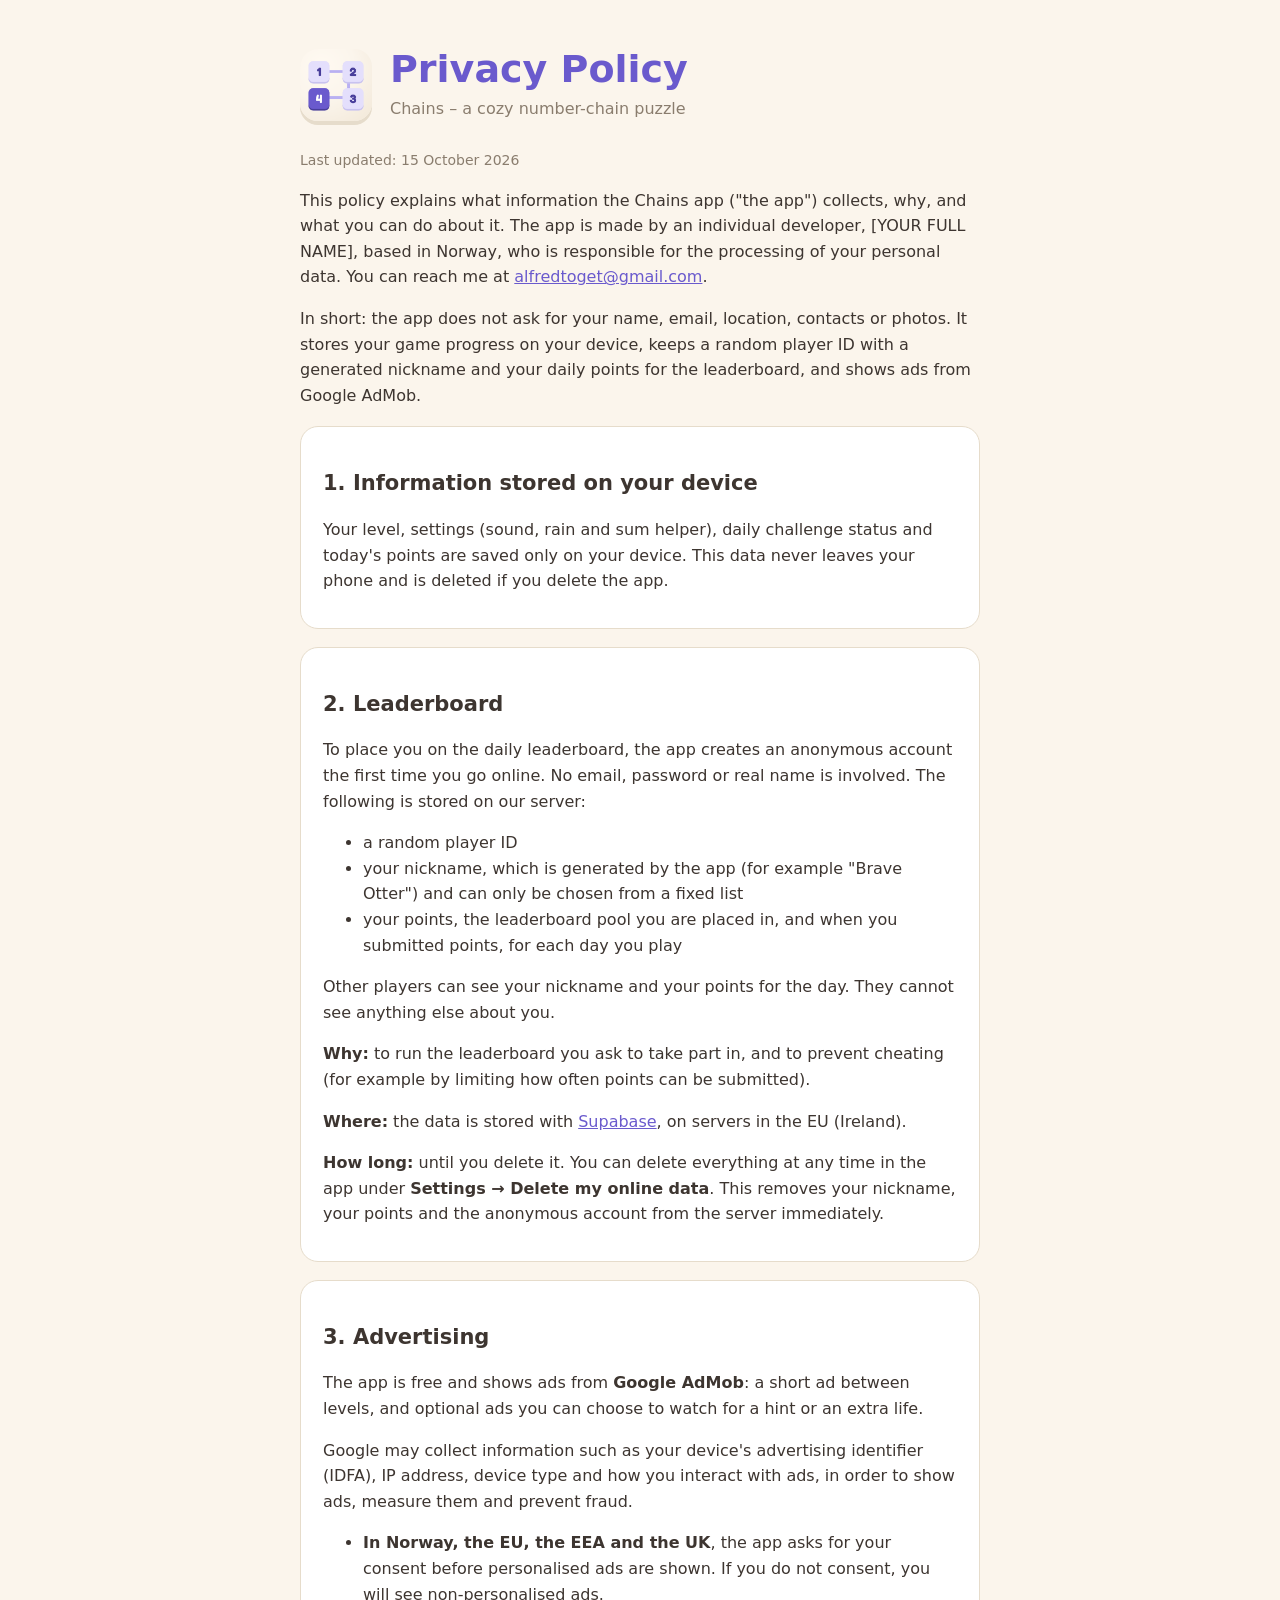
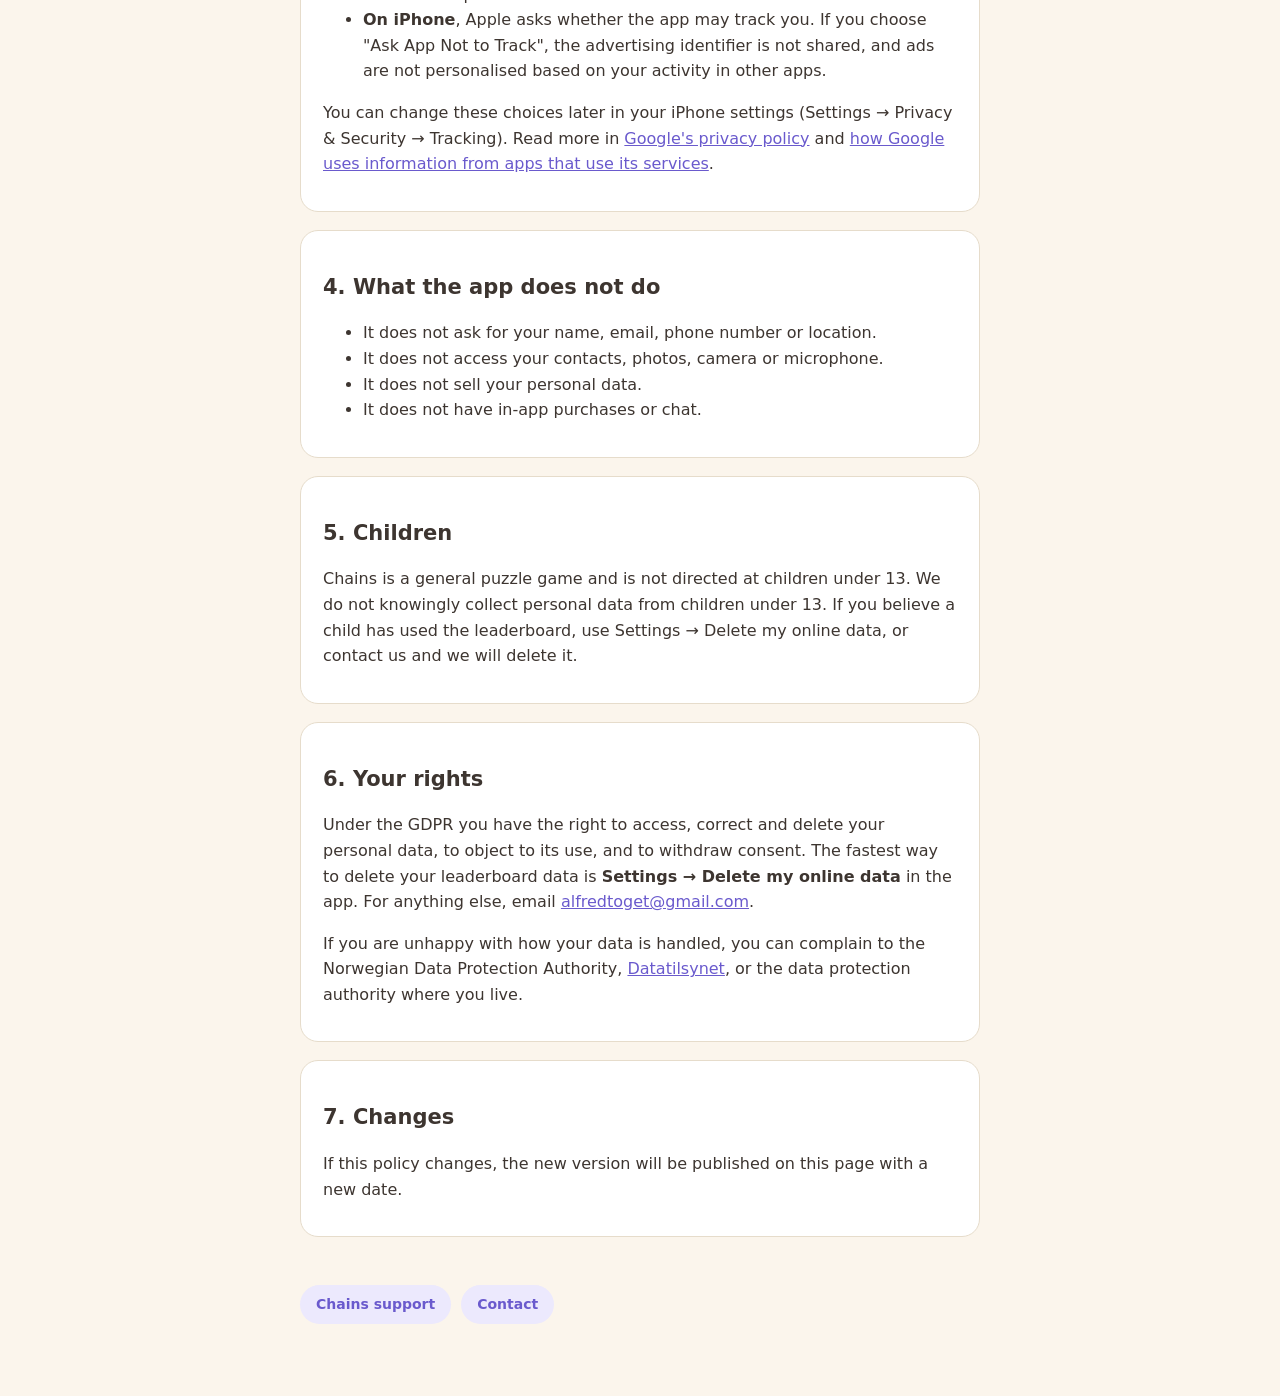
==== privacy.html @ 033ea73b "Support og personvern" ====
<!DOCTYPE html>
<html lang="en">
<head>
  <meta charset="UTF-8">
  <meta name="viewport" content="width=device-width, initial-scale=1, viewport-fit=cover">
  <title>Privacy Policy – Chains</title>
  <link rel="icon" href="icon.png">
  <link rel="stylesheet" href="site.css">
</head>
<body>
<main>
  <header class="hero">
    <img src="icon.png" alt="">
    <div>
      <h1>Privacy Policy</h1>
      <p class="tagline">Chains – a cozy number-chain puzzle</p>
    </div>
  </header>

  <p class="updated">Last updated: 15 October 2026</p>

  <p>This policy explains what information the Chains app ("the app") collects, why, and what you can do about it. The app is made by an individual developer, [YOUR FULL NAME], based in Norway, who is responsible for the processing of your personal data. You can reach me at <a href="mailto:alfredtoget@gmail.com">alfredtoget@gmail.com</a>.</p>

  <p>In short: the app does not ask for your name, email, location, contacts or photos. It stores your game progress on your device, keeps a random player ID with a generated nickname and your daily points for the leaderboard, and shows ads from Google AdMob.</p>

  <div class="card">
    <h2>1. Information stored on your device</h2>
    <p>Your level, settings (sound, rain and sum helper), daily challenge status and today's points are saved only on your device. This data never leaves your phone and is deleted if you delete the app.</p>
  </div>

  <div class="card">
    <h2>2. Leaderboard</h2>
    <p>To place you on the daily leaderboard, the app creates an anonymous account the first time you go online. No email, password or real name is involved. The following is stored on our server:</p>
    <ul>
      <li>a random player ID</li>
      <li>your nickname, which is generated by the app (for example "Brave Otter") and can only be chosen from a fixed list</li>
      <li>your points, the leaderboard pool you are placed in, and when you submitted points, for each day you play</li>
    </ul>
    <p>Other players can see your nickname and your points for the day. They cannot see anything else about you.</p>
    <p><strong>Why:</strong> to run the leaderboard you ask to take part in, and to prevent cheating (for example by limiting how often points can be submitted).</p>
    <p><strong>Where:</strong> the data is stored with <a href="https://supabase.com/privacy">Supabase</a>, on servers in the EU (Ireland).</p>
    <p><strong>How long:</strong> until you delete it. You can delete everything at any time in the app under <strong>Settings → Delete my online data</strong>. This removes your nickname, your points and the anonymous account from the server immediately.</p>
  </div>

  <div class="card">
    <h2>3. Advertising</h2>
    <p>The app is free and shows ads from <strong>Google AdMob</strong>: a short ad between levels, and optional ads you can choose to watch for a hint or an extra life.</p>
    <p>Google may collect information such as your device's advertising identifier (IDFA), IP address, device type and how you interact with ads, in order to show ads, measure them and prevent fraud.</p>
    <ul>
      <li><strong>In Norway, the EU, the EEA and the UK</strong>, the app asks for your consent before personalised ads are shown. If you do not consent, you will see non-personalised ads.</li>
      <li><strong>On iPhone</strong>, Apple asks whether the app may track you. If you choose "Ask App Not to Track", the advertising identifier is not shared, and ads are not personalised based on your activity in other apps.</li>
    </ul>
    <p>You can change these choices later in your iPhone settings (Settings → Privacy &amp; Security → Tracking). Read more in <a href="https://policies.google.com/privacy">Google's privacy policy</a> and <a href="https://policies.google.com/technologies/partner-sites">how Google uses information from apps that use its services</a>.</p>
  </div>

  <div class="card">
    <h2>4. What the app does not do</h2>
    <ul>
      <li>It does not ask for your name, email, phone number or location.</li>
      <li>It does not access your contacts, photos, camera or microphone.</li>
      <li>It does not sell your personal data.</li>
      <li>It does not have in-app purchases or chat.</li>
    </ul>
  </div>

  <div class="card">
    <h2>5. Children</h2>
    <p>Chains is a general puzzle game and is not directed at children under 13. We do not knowingly collect personal data from children under 13. If you believe a child has used the leaderboard, use Settings → Delete my online data, or contact us and we will delete it.</p>
  </div>

  <div class="card">
    <h2>6. Your rights</h2>
    <p>Under the GDPR you have the right to access, correct and delete your personal data, to object to its use, and to withdraw consent. The fastest way to delete your leaderboard data is <strong>Settings → Delete my online data</strong> in the app. For anything else, email <a href="mailto:alfredtoget@gmail.com">alfredtoget@gmail.com</a>.</p>
    <p>If you are unhappy with how your data is handled, you can complain to the Norwegian Data Protection Authority, <a href="https://www.datatilsynet.no">Datatilsynet</a>, or the data protection authority where you live.</p>
  </div>

  <div class="card">
    <h2>7. Changes</h2>
    <p>If this policy changes, the new version will be published on this page with a new date.</p>
  </div>

  <footer>
    <nav class="links">
      <a href="./">Chains support</a>
      <a href="mailto:alfredtoget@gmail.com">Contact</a>
    </nav>
  </footer>
</main>
</body>
</html>
---- site.css ----
:root {
  --bg: #fbf5ec;
  --panel: #ffffff;
  --ink: #3d3530;
  --muted: #8a7d6e;
  --line: #e6dccb;
  --chain: #6a5acd;
  --chain-light: #ece9fd;
  color-scheme: light;
}

@media (prefers-color-scheme: dark) {
  :root {
    --bg: #1f1b2e;
    --panel: #2a2540;
    --ink: #ece8f6;
    --muted: #a8a0bf;
    --line: #3b3456;
    --chain: #b9b0f2;
    --chain-light: #352e57;
    color-scheme: dark;
  }
}

* { box-sizing: border-box; }

body {
  margin: 0;
  background: var(--bg);
  color: var(--ink);
  font-family: ui-rounded, "SF Pro Rounded", system-ui, -apple-system, "Segoe UI", sans-serif;
  line-height: 1.6;
  padding: env(safe-area-inset-top, 0) 0 env(safe-area-inset-bottom, 0);
}

main {
  max-width: 720px;
  margin: 0 auto;
  padding: 48px 20px 64px;
}

header.hero {
  display: flex;
  align-items: center;
  gap: 18px;
  margin-bottom: 28px;
}

header.hero img {
  width: 72px;
  height: 72px;
  border-radius: 18px;
  box-shadow: 0 4px 0 var(--line);
}

h1 {
  margin: 0;
  font-size: clamp(28px, 6vw, 38px);
  color: var(--chain);
  line-height: 1.15;
}

.tagline {
  margin: 4px 0 0;
  color: var(--muted);
}

h2 {
  margin: 36px 0 8px;
  font-size: 21px;
}

h3 {
  margin: 20px 0 4px;
  font-size: 17px;
}

p, li { font-size: 16px; }

a { color: var(--chain); }

.card {
  background: var(--panel);
  border: 1px solid var(--line);
  border-radius: 18px;
  padding: 4px 22px 18px;
  margin: 18px 0;
}

.updated {
  color: var(--muted);
  font-size: 14px;
}

nav.links {
  display: flex;
  flex-wrap: wrap;
  gap: 10px;
  margin: 20px 0 8px;
}

nav.links a {
  display: inline-block;
  padding: 8px 16px;
  border-radius: 999px;
  background: var(--chain-light);
  text-decoration: none;
  font-weight: 600;
}

footer {
  margin-top: 48px;
  color: var(--muted);
  font-size: 14px;
}
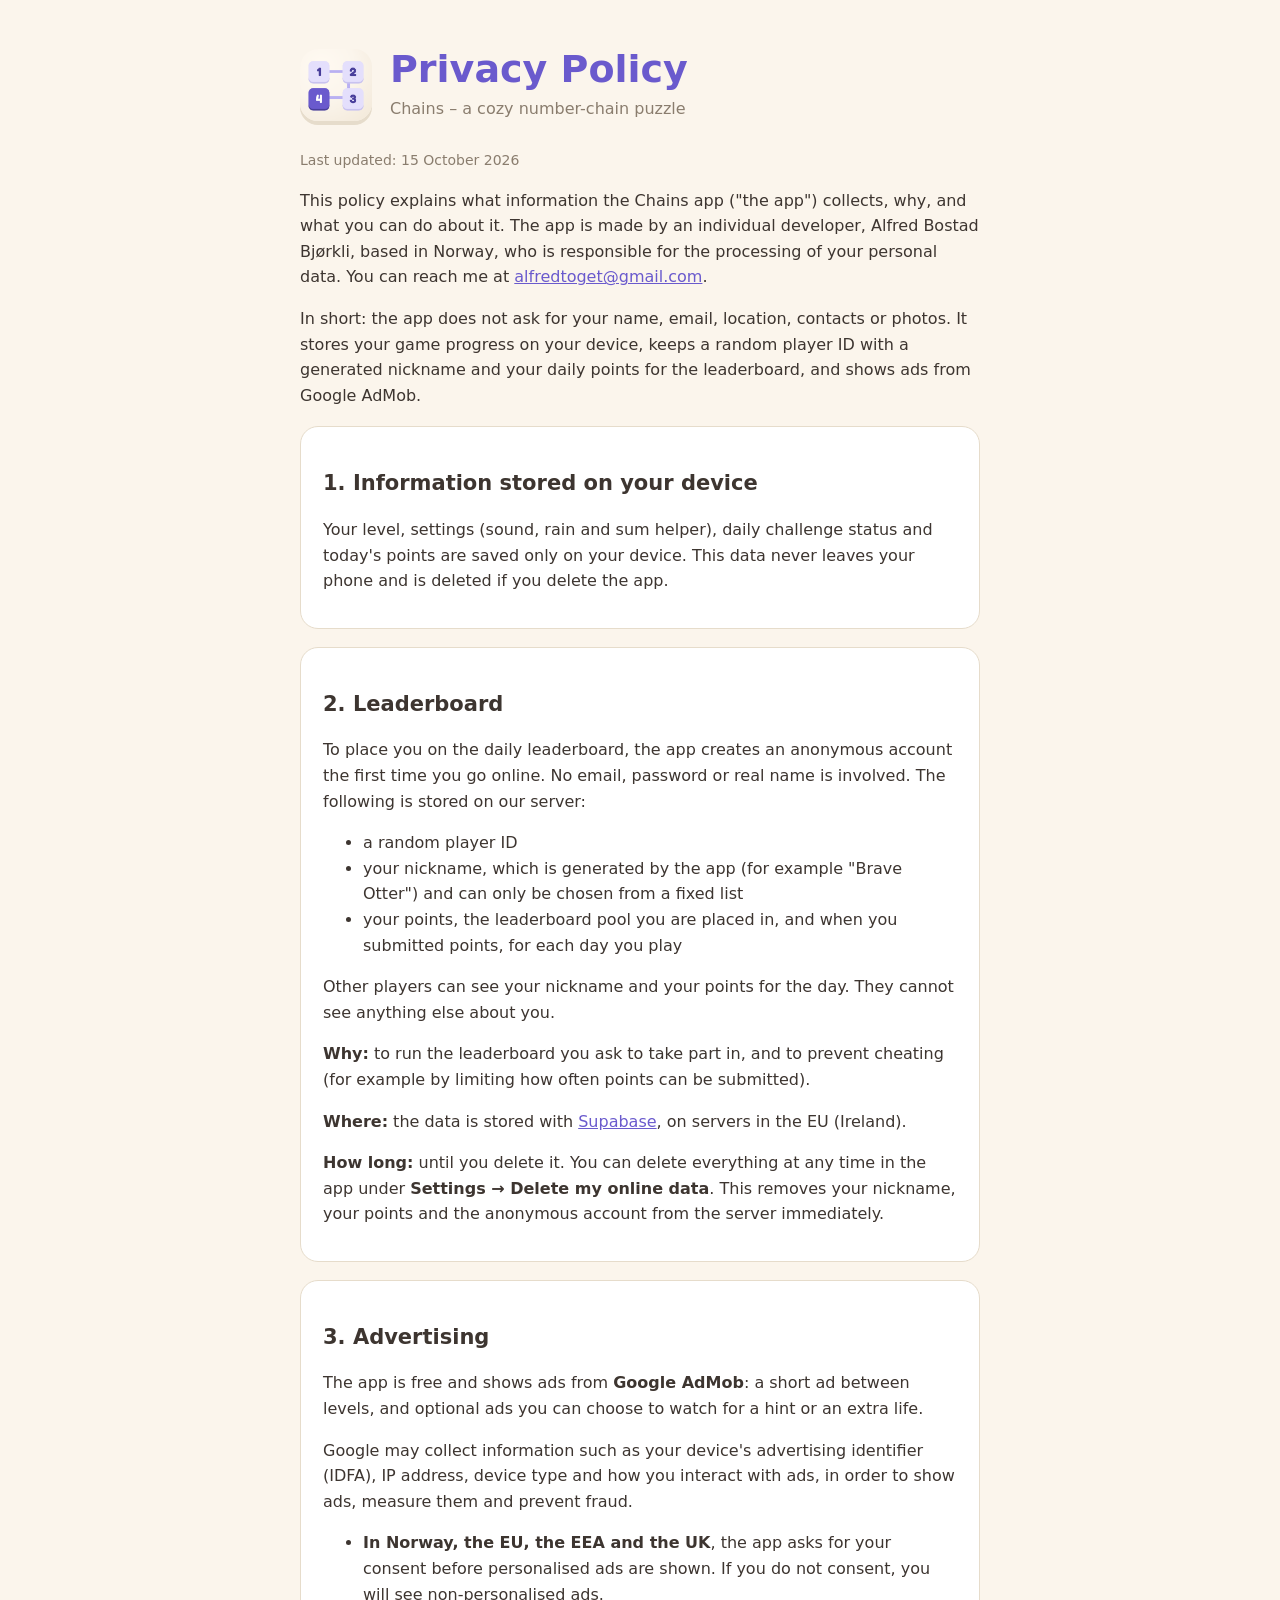
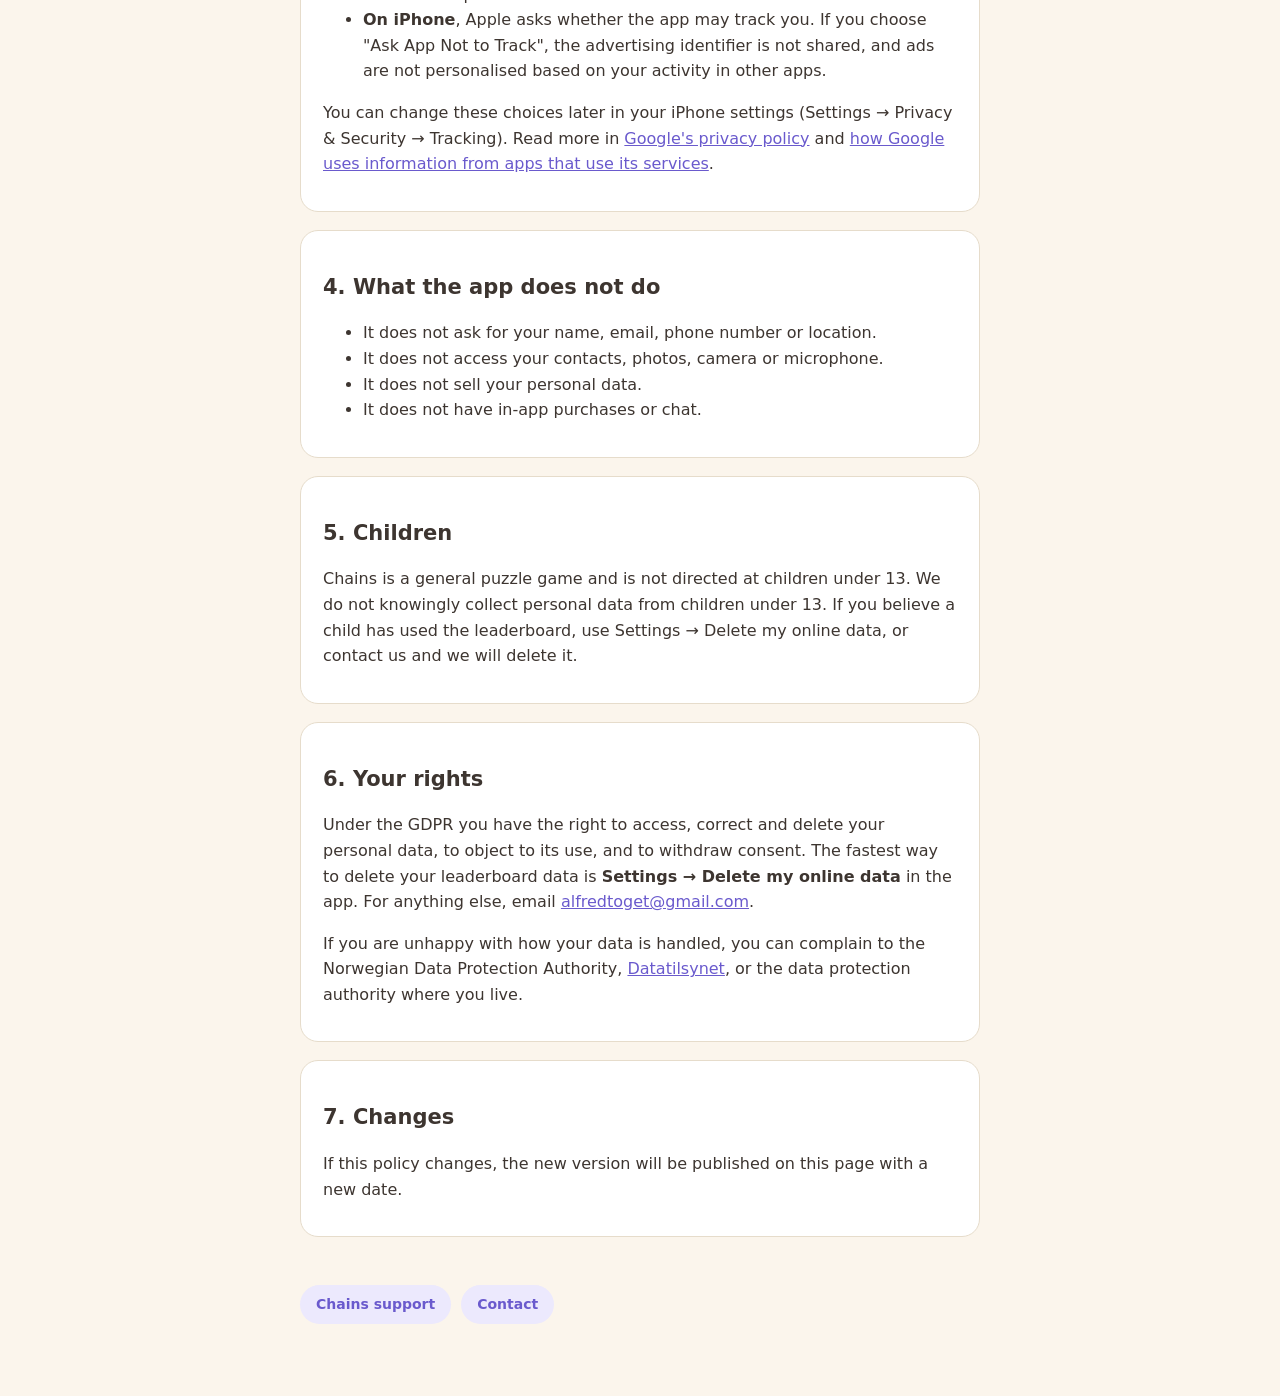
==== commit 4f349fa4: "Update developer name in privacy policy" ====
--- a/privacy.html
+++ b/privacy.html
@@ -19,7 +19,7 @@
 
   <p class="updated">Last updated: 15 October 2026</p>
 
-  <p>This policy explains what information the Chains app ("the app") collects, why, and what you can do about it. The app is made by an individual developer, [YOUR FULL NAME], based in Norway, who is responsible for the processing of your personal data. You can reach me at <a href="mailto:alfredtoget@gmail.com">alfredtoget@gmail.com</a>.</p>
+  <p>This policy explains what information the Chains app ("the app") collects, why, and what you can do about it. The app is made by an individual developer, Alfred Bostad Bjørkli, based in Norway, who is responsible for the processing of your personal data. You can reach me at <a href="mailto:alfredtoget@gmail.com">alfredtoget@gmail.com</a>.</p>
 
   <p>In short: the app does not ask for your name, email, location, contacts or photos. It stores your game progress on your device, keeps a random player ID with a generated nickname and your daily points for the leaderboard, and shows ads from Google AdMob.</p>
 
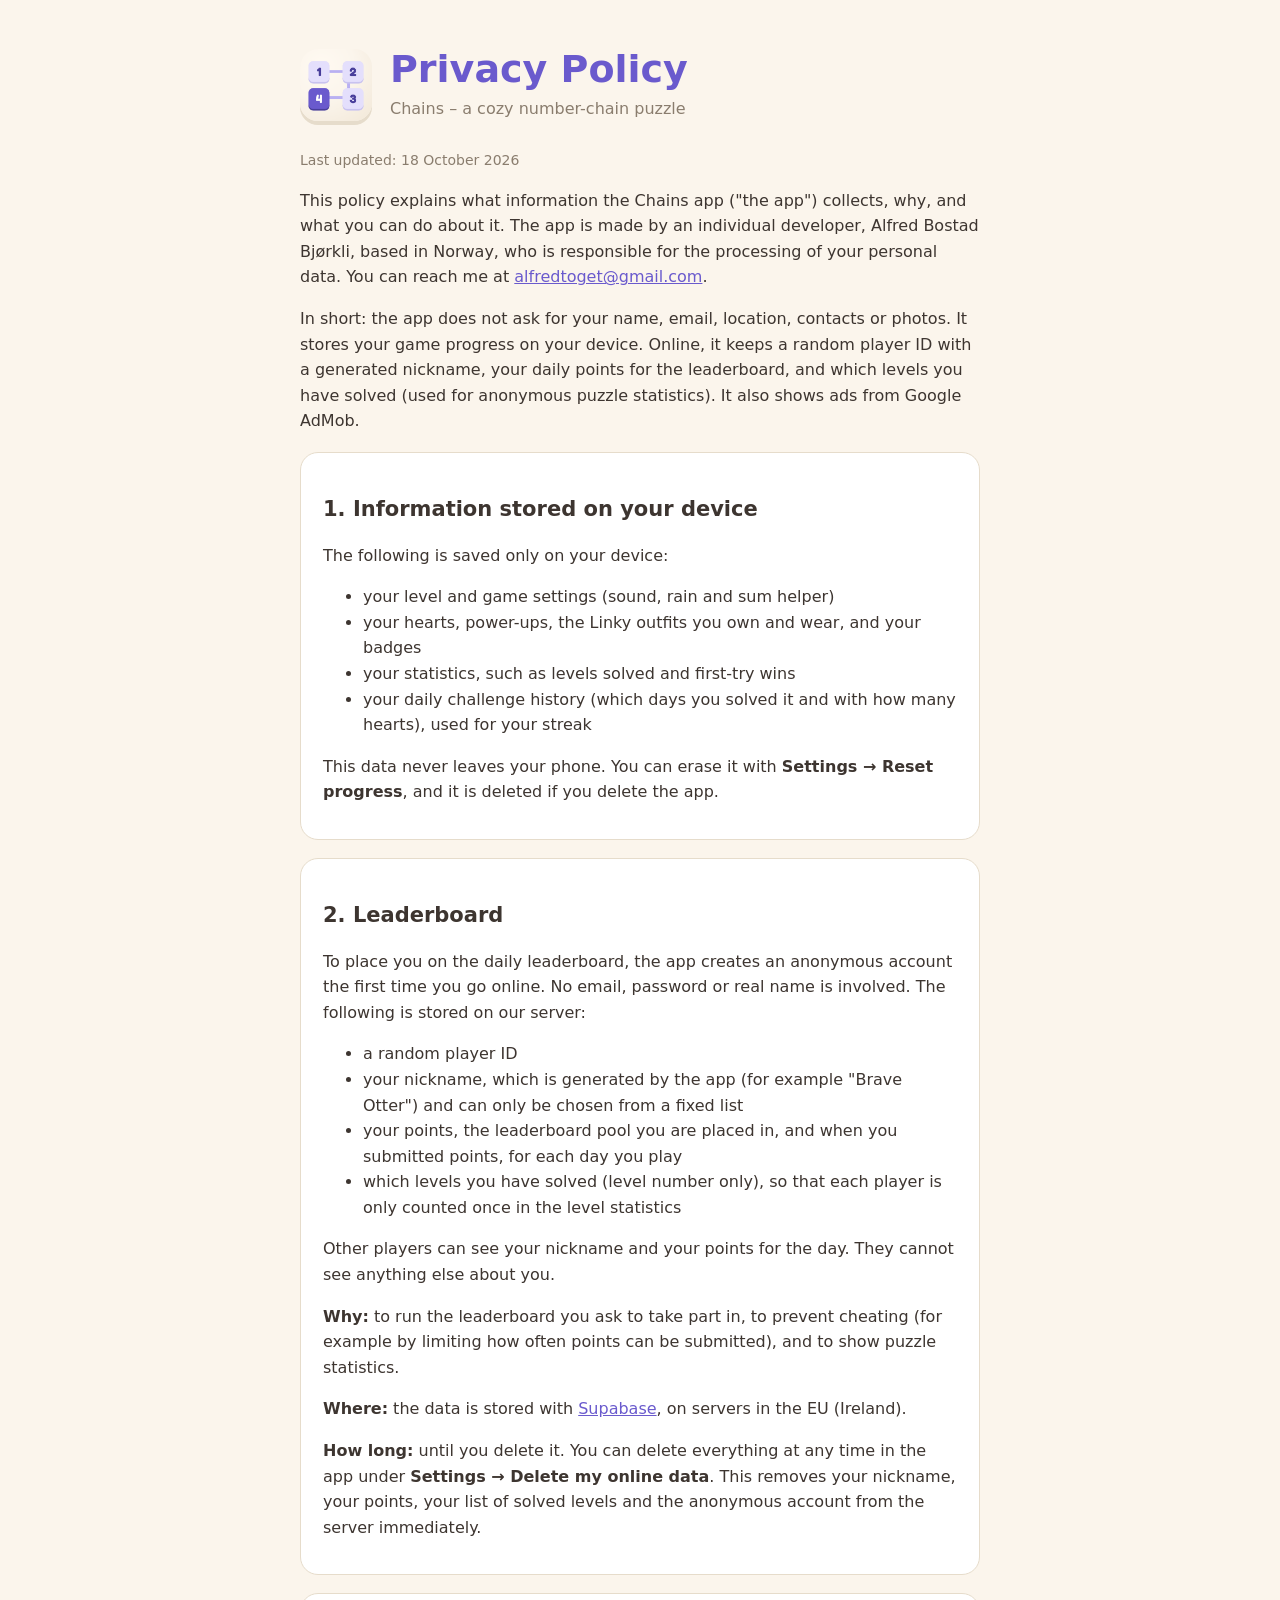
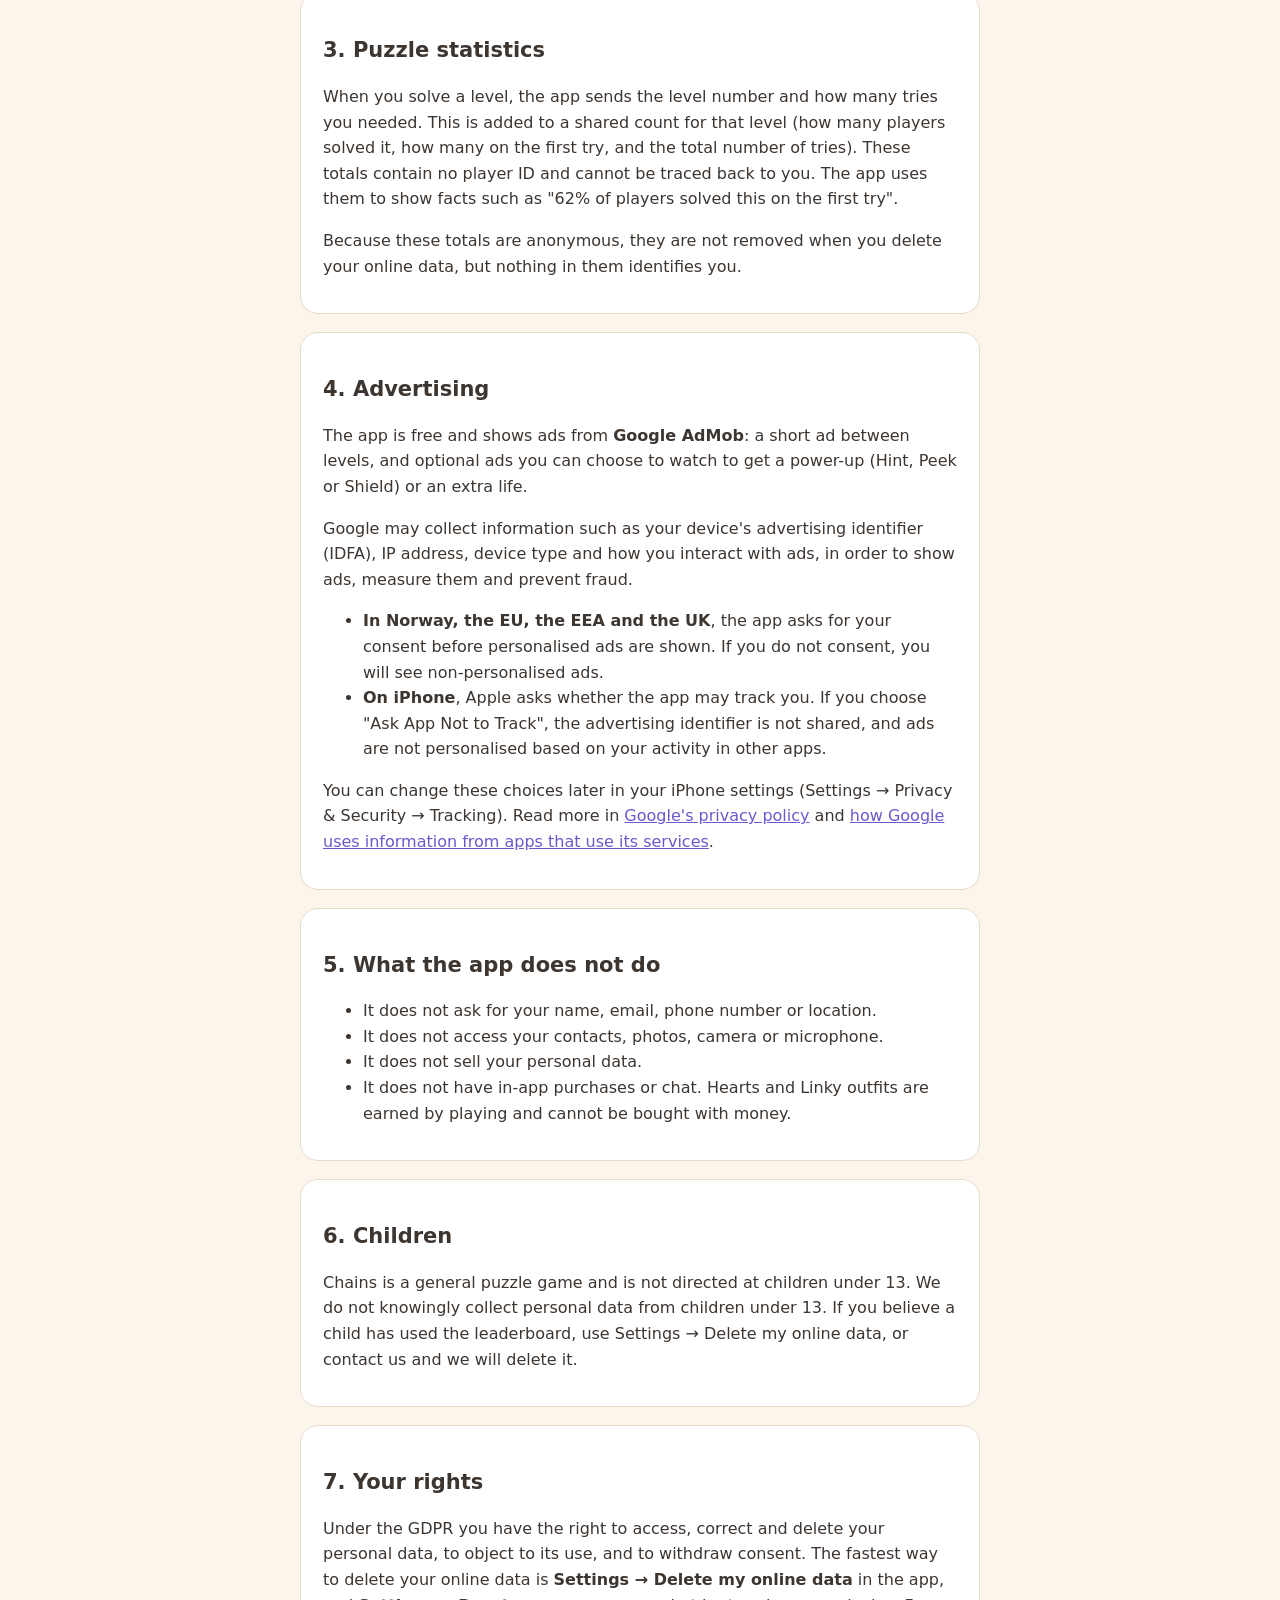
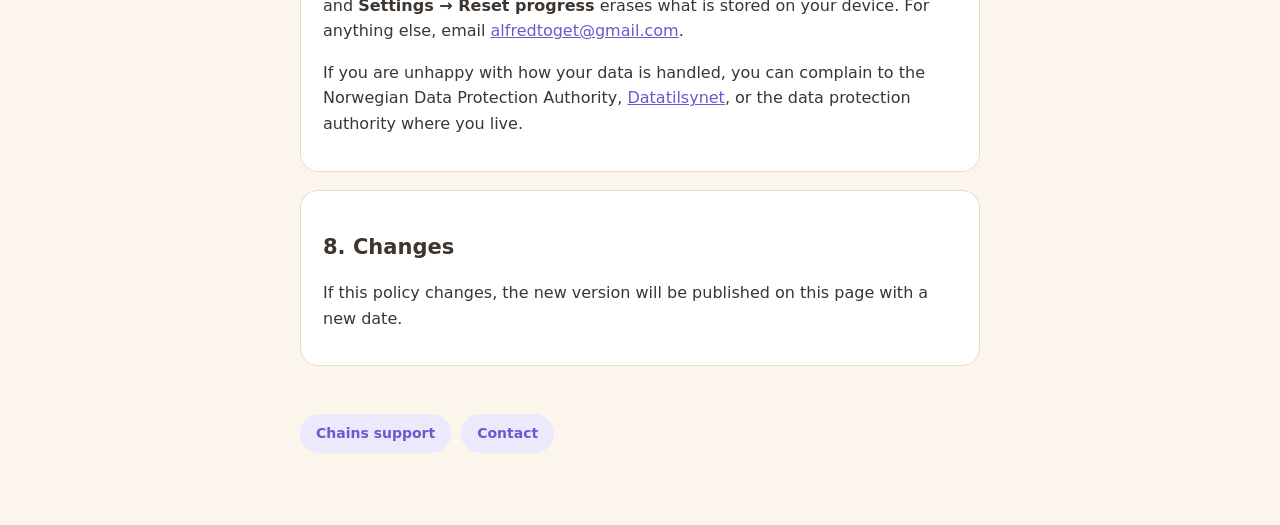
==== commit 5898c8ea: "Revise privacy policy for clarity and detail Updated privacy policy details regarding data storage a" ====
--- a/privacy.html
+++ b/privacy.html
@@ -17,15 +17,22 @@
     </div>
   </header>
 
-  <p class="updated">Last updated: 15 October 2026</p>
+  <p class="updated">Last updated: 18 October 2026</p>
 
   <p>This policy explains what information the Chains app ("the app") collects, why, and what you can do about it. The app is made by an individual developer, Alfred Bostad Bjørkli, based in Norway, who is responsible for the processing of your personal data. You can reach me at <a href="mailto:alfredtoget@gmail.com">alfredtoget@gmail.com</a>.</p>
 
-  <p>In short: the app does not ask for your name, email, location, contacts or photos. It stores your game progress on your device, keeps a random player ID with a generated nickname and your daily points for the leaderboard, and shows ads from Google AdMob.</p>
+  <p>In short: the app does not ask for your name, email, location, contacts or photos. It stores your game progress on your device. Online, it keeps a random player ID with a generated nickname, your daily points for the leaderboard, and which levels you have solved (used for anonymous puzzle statistics). It also shows ads from Google AdMob.</p>
 
   <div class="card">
     <h2>1. Information stored on your device</h2>
-    <p>Your level, settings (sound, rain and sum helper), daily challenge status and today's points are saved only on your device. This data never leaves your phone and is deleted if you delete the app.</p>
+    <p>The following is saved only on your device:</p>
+    <ul>
+      <li>your level and game settings (sound, rain and sum helper)</li>
+      <li>your hearts, power-ups, the Linky outfits you own and wear, and your badges</li>
+      <li>your statistics, such as levels solved and first-try wins</li>
+      <li>your daily challenge history (which days you solved it and with how many hearts), used for your streak</li>
+    </ul>
+    <p>This data never leaves your phone. You can erase it with <strong>Settings → Reset progress</strong>, and it is deleted if you delete the app.</p>
   </div>
 
   <div class="card">
@@ -35,16 +42,23 @@
       <li>a random player ID</li>
       <li>your nickname, which is generated by the app (for example "Brave Otter") and can only be chosen from a fixed list</li>
       <li>your points, the leaderboard pool you are placed in, and when you submitted points, for each day you play</li>
+      <li>which levels you have solved (level number only), so that each player is only counted once in the level statistics</li>
     </ul>
     <p>Other players can see your nickname and your points for the day. They cannot see anything else about you.</p>
-    <p><strong>Why:</strong> to run the leaderboard you ask to take part in, and to prevent cheating (for example by limiting how often points can be submitted).</p>
+    <p><strong>Why:</strong> to run the leaderboard you ask to take part in, to prevent cheating (for example by limiting how often points can be submitted), and to show puzzle statistics.</p>
     <p><strong>Where:</strong> the data is stored with <a href="https://supabase.com/privacy">Supabase</a>, on servers in the EU (Ireland).</p>
-    <p><strong>How long:</strong> until you delete it. You can delete everything at any time in the app under <strong>Settings → Delete my online data</strong>. This removes your nickname, your points and the anonymous account from the server immediately.</p>
+    <p><strong>How long:</strong> until you delete it. You can delete everything at any time in the app under <strong>Settings → Delete my online data</strong>. This removes your nickname, your points, your list of solved levels and the anonymous account from the server immediately.</p>
   </div>
 
   <div class="card">
-    <h2>3. Advertising</h2>
-    <p>The app is free and shows ads from <strong>Google AdMob</strong>: a short ad between levels, and optional ads you can choose to watch for a hint or an extra life.</p>
+    <h2>3. Puzzle statistics</h2>
+    <p>When you solve a level, the app sends the level number and how many tries you needed. This is added to a shared count for that level (how many players solved it, how many on the first try, and the total number of tries). These totals contain no player ID and cannot be traced back to you. The app uses them to show facts such as "62% of players solved this on the first try".</p>
+    <p>Because these totals are anonymous, they are not removed when you delete your online data, but nothing in them identifies you.</p>
+  </div>
+
+  <div class="card">
+    <h2>4. Advertising</h2>
+    <p>The app is free and shows ads from <strong>Google AdMob</strong>: a short ad between levels, and optional ads you can choose to watch to get a power-up (Hint, Peek or Shield) or an extra life.</p>
     <p>Google may collect information such as your device's advertising identifier (IDFA), IP address, device type and how you interact with ads, in order to show ads, measure them and prevent fraud.</p>
     <ul>
       <li><strong>In Norway, the EU, the EEA and the UK</strong>, the app asks for your consent before personalised ads are shown. If you do not consent, you will see non-personalised ads.</li>
@@ -54,28 +68,28 @@
   </div>
 
   <div class="card">
-    <h2>4. What the app does not do</h2>
+    <h2>5. What the app does not do</h2>
     <ul>
       <li>It does not ask for your name, email, phone number or location.</li>
       <li>It does not access your contacts, photos, camera or microphone.</li>
       <li>It does not sell your personal data.</li>
-      <li>It does not have in-app purchases or chat.</li>
+      <li>It does not have in-app purchases or chat. Hearts and Linky outfits are earned by playing and cannot be bought with money.</li>
     </ul>
   </div>
 
   <div class="card">
-    <h2>5. Children</h2>
+    <h2>6. Children</h2>
     <p>Chains is a general puzzle game and is not directed at children under 13. We do not knowingly collect personal data from children under 13. If you believe a child has used the leaderboard, use Settings → Delete my online data, or contact us and we will delete it.</p>
   </div>
 
   <div class="card">
-    <h2>6. Your rights</h2>
-    <p>Under the GDPR you have the right to access, correct and delete your personal data, to object to its use, and to withdraw consent. The fastest way to delete your leaderboard data is <strong>Settings → Delete my online data</strong> in the app. For anything else, email <a href="mailto:alfredtoget@gmail.com">alfredtoget@gmail.com</a>.</p>
+    <h2>7. Your rights</h2>
+    <p>Under the GDPR you have the right to access, correct and delete your personal data, to object to its use, and to withdraw consent. The fastest way to delete your online data is <strong>Settings → Delete my online data</strong> in the app, and <strong>Settings → Reset progress</strong> erases what is stored on your device. For anything else, email <a href="mailto:alfredtoget@gmail.com">alfredtoget@gmail.com</a>.</p>
     <p>If you are unhappy with how your data is handled, you can complain to the Norwegian Data Protection Authority, <a href="https://www.datatilsynet.no">Datatilsynet</a>, or the data protection authority where you live.</p>
   </div>
 
   <div class="card">
-    <h2>7. Changes</h2>
+    <h2>8. Changes</h2>
     <p>If this policy changes, the new version will be published on this page with a new date.</p>
   </div>
 
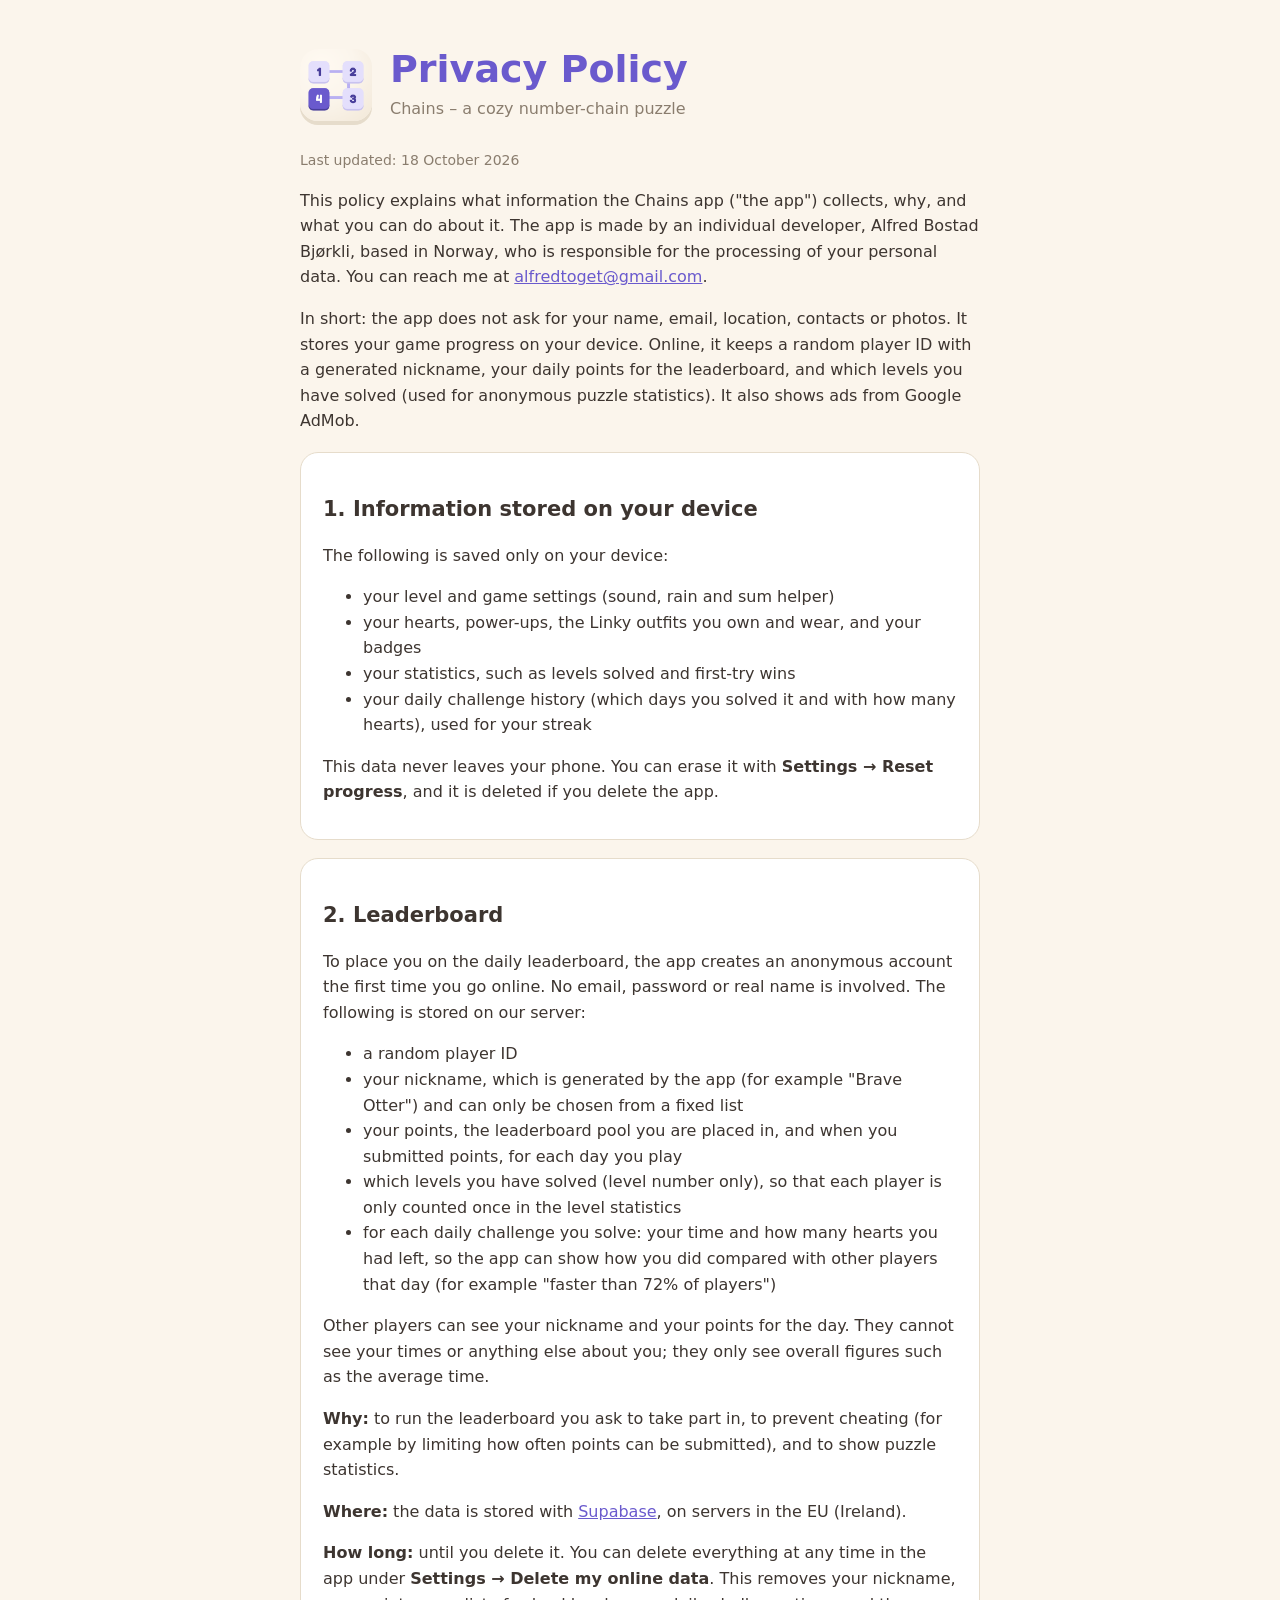
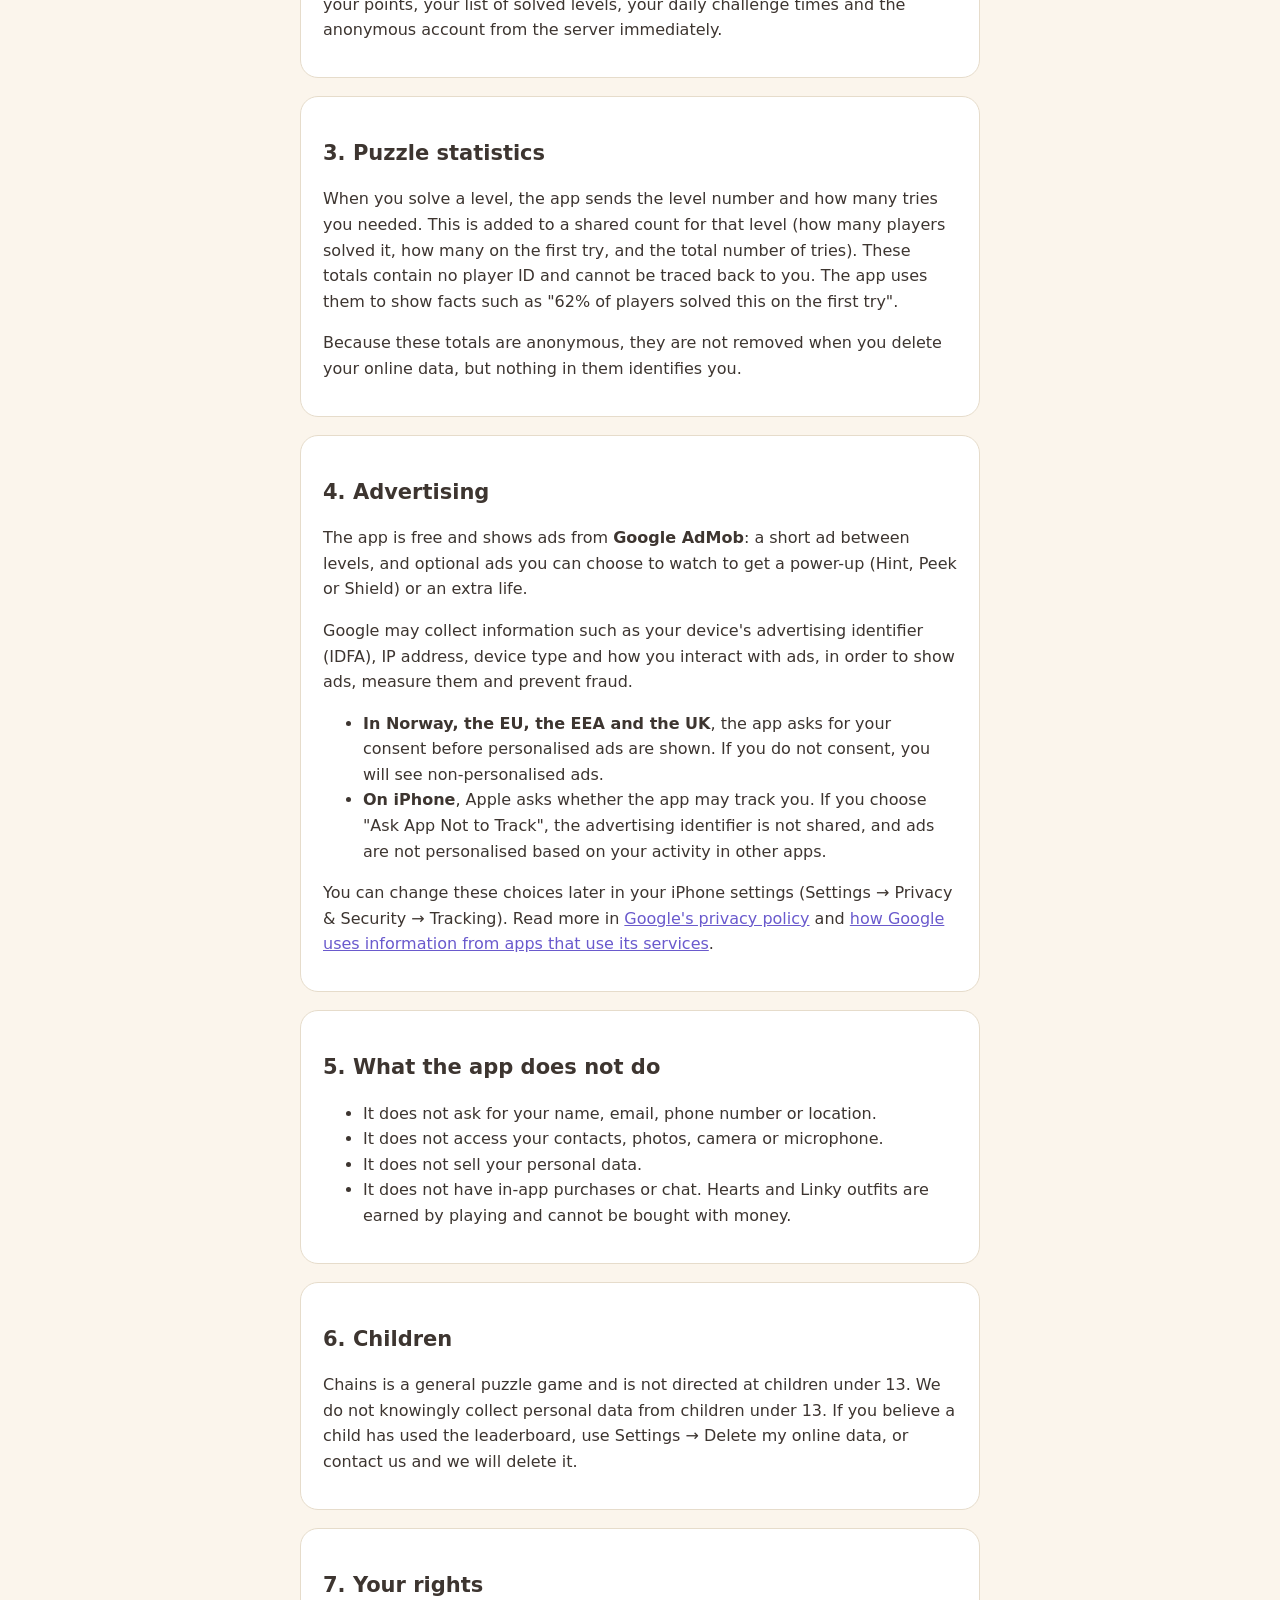
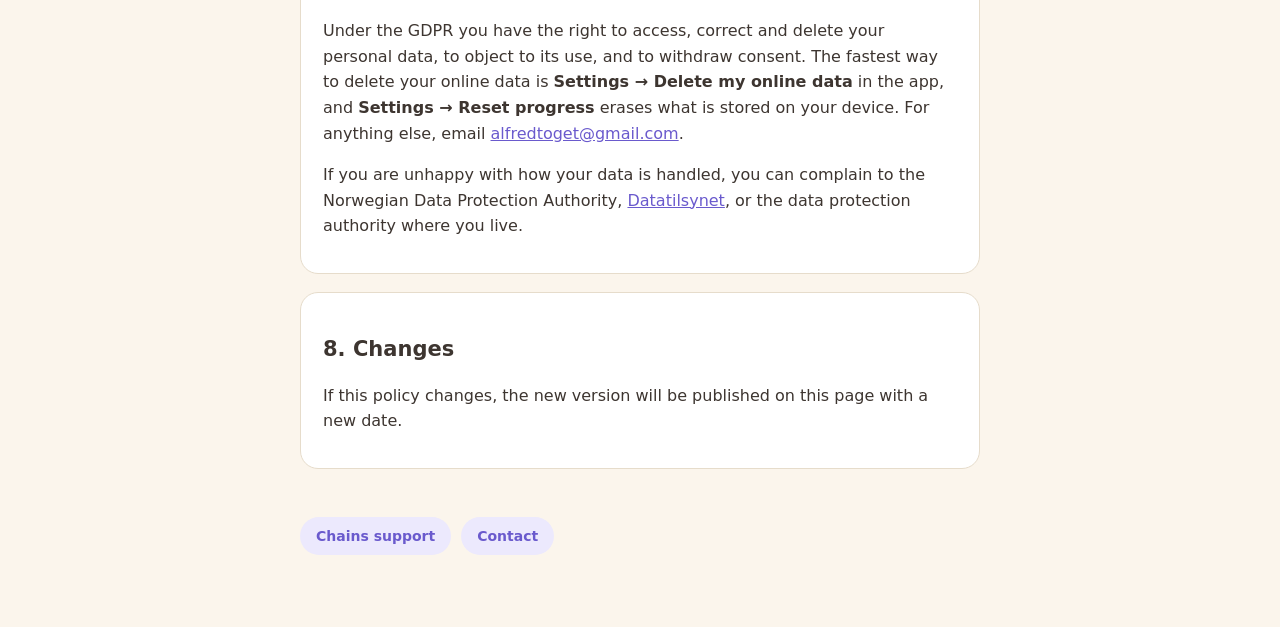
==== commit 28251d8d: "Update privacy details regarding player data visibility" ====
--- a/privacy.html
+++ b/privacy.html
@@ -43,11 +43,12 @@
       <li>your nickname, which is generated by the app (for example "Brave Otter") and can only be chosen from a fixed list</li>
       <li>your points, the leaderboard pool you are placed in, and when you submitted points, for each day you play</li>
       <li>which levels you have solved (level number only), so that each player is only counted once in the level statistics</li>
+      <li>for each daily challenge you solve: your time and how many hearts you had left, so the app can show how you did compared with other players that day (for example "faster than 72% of players")</li>
     </ul>
-    <p>Other players can see your nickname and your points for the day. They cannot see anything else about you.</p>
+    <p>Other players can see your nickname and your points for the day. They cannot see your times or anything else about you; they only see overall figures such as the average time.</p>
     <p><strong>Why:</strong> to run the leaderboard you ask to take part in, to prevent cheating (for example by limiting how often points can be submitted), and to show puzzle statistics.</p>
     <p><strong>Where:</strong> the data is stored with <a href="https://supabase.com/privacy">Supabase</a>, on servers in the EU (Ireland).</p>
-    <p><strong>How long:</strong> until you delete it. You can delete everything at any time in the app under <strong>Settings → Delete my online data</strong>. This removes your nickname, your points, your list of solved levels and the anonymous account from the server immediately.</p>
+    <p><strong>How long:</strong> until you delete it. You can delete everything at any time in the app under <strong>Settings → Delete my online data</strong>. This removes your nickname, your points, your list of solved levels, your daily challenge times and the anonymous account from the server immediately.</p>
   </div>
 
   <div class="card">
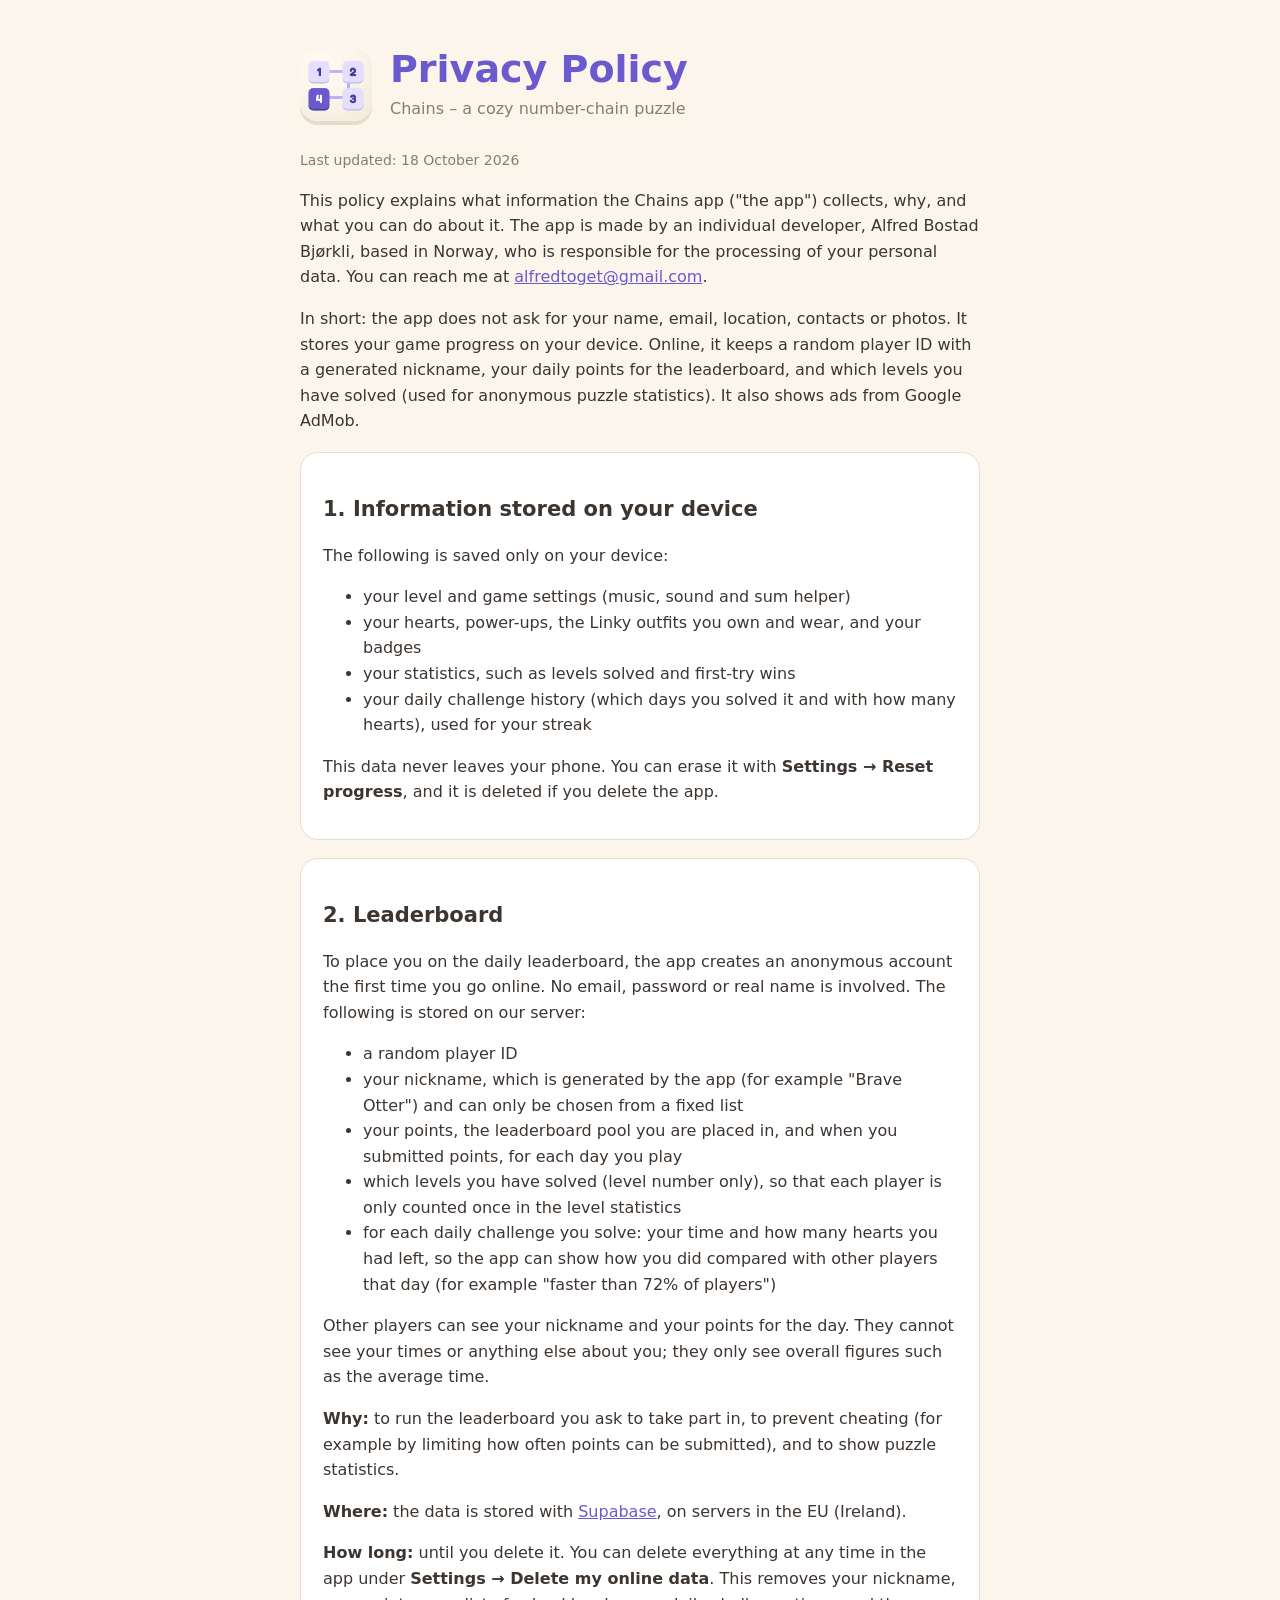
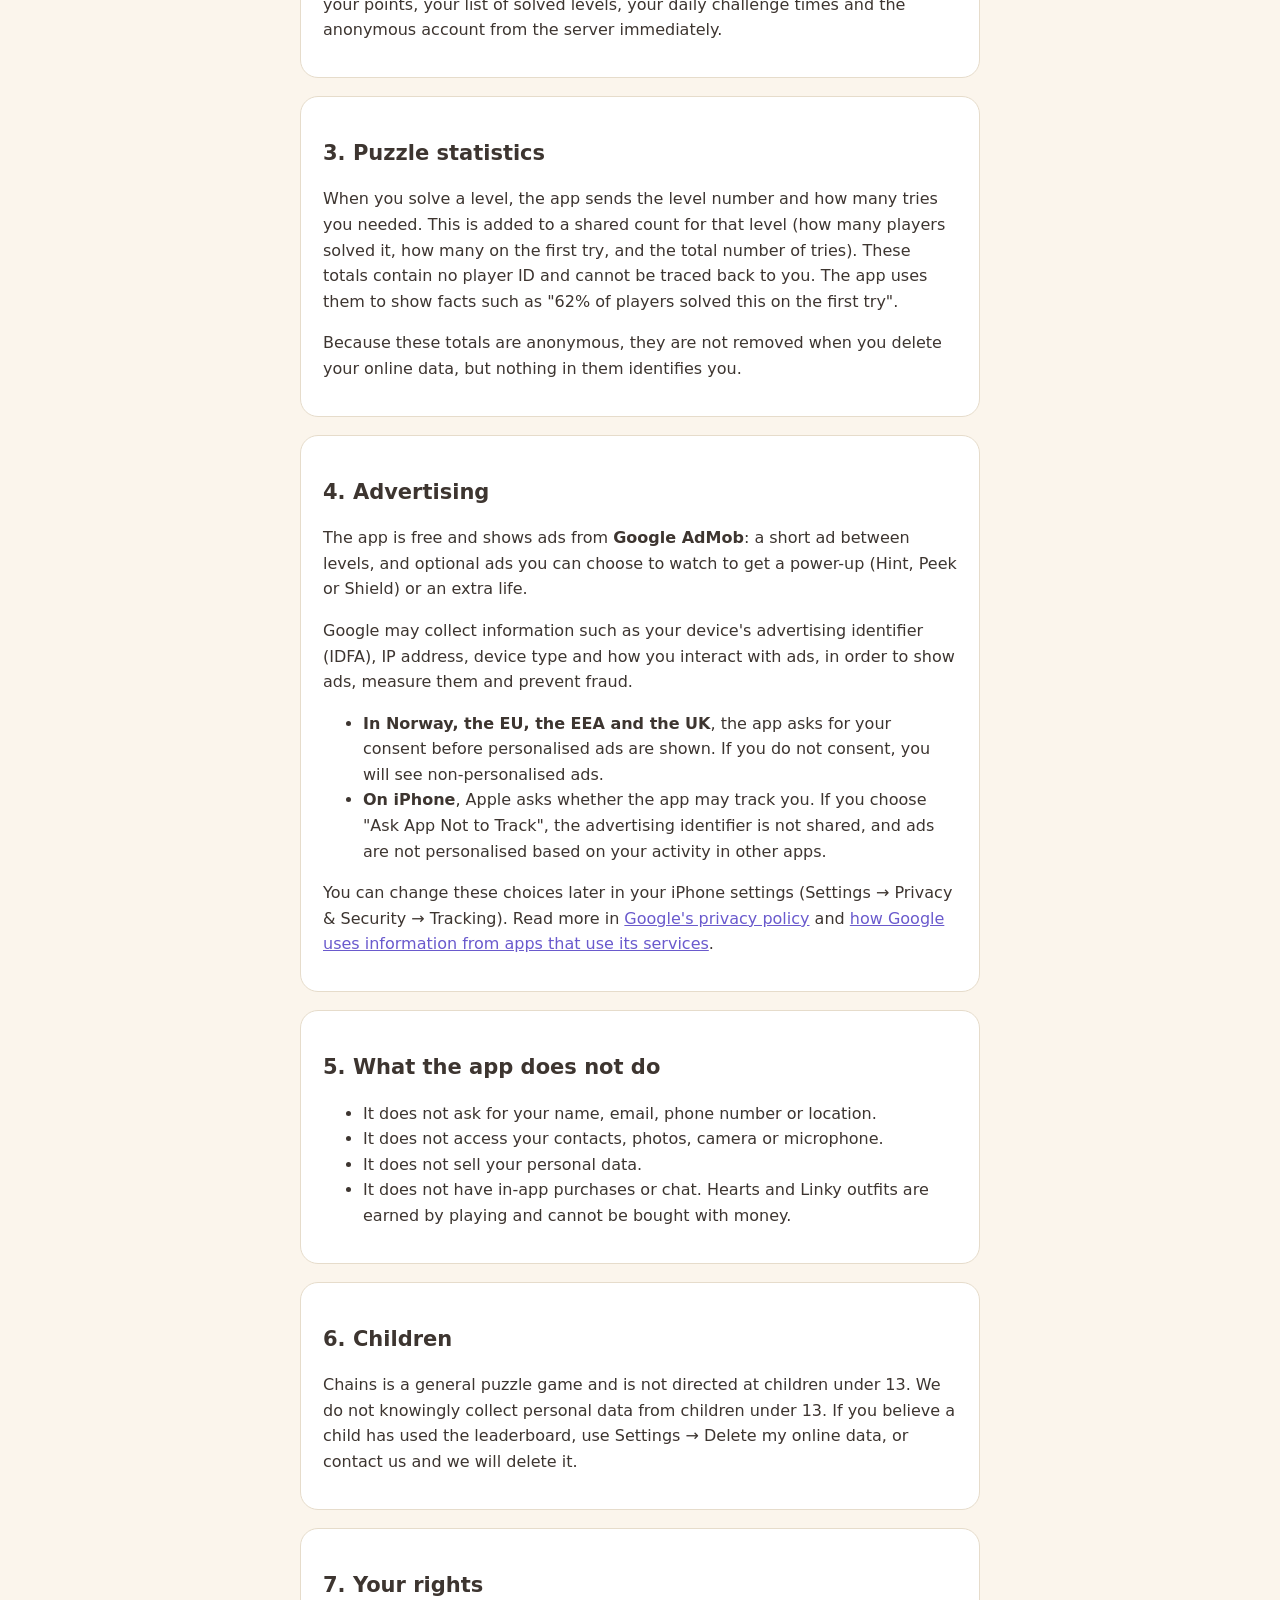
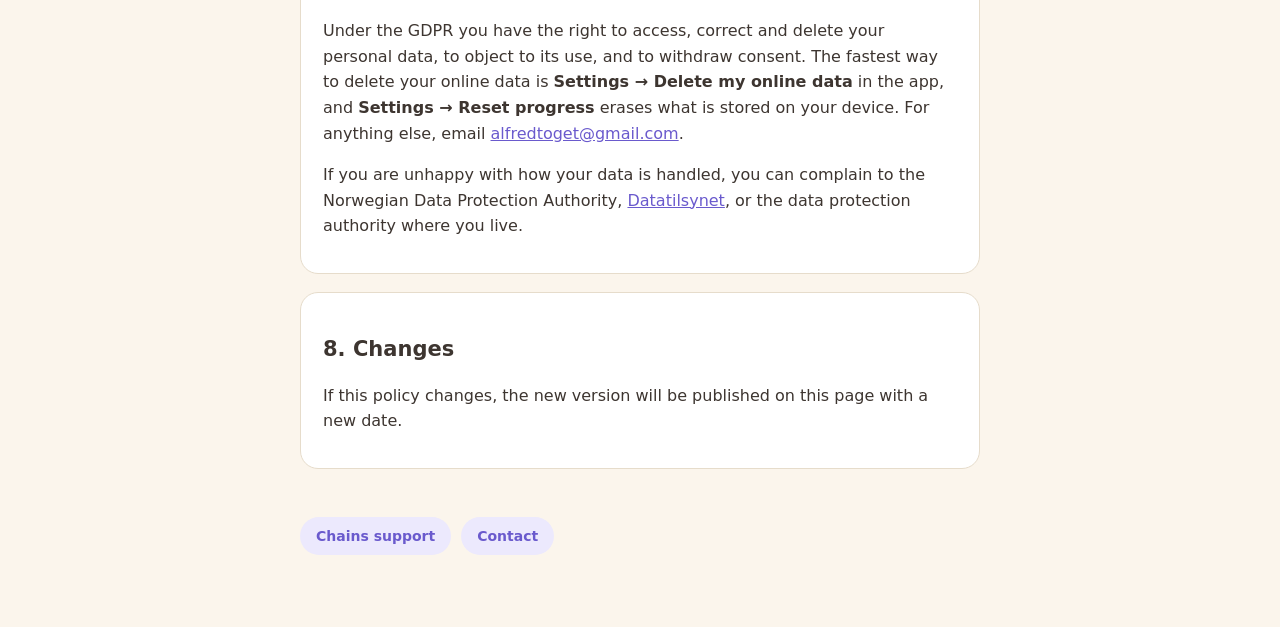
==== commit a2ab2e48: "Update game settings description in privacy.html" ====
--- a/privacy.html
+++ b/privacy.html
@@ -27,7 +27,7 @@
     <h2>1. Information stored on your device</h2>
     <p>The following is saved only on your device:</p>
     <ul>
-      <li>your level and game settings (sound, rain and sum helper)</li>
+      <li>your level and game settings (music, sound and sum helper)</li>
       <li>your hearts, power-ups, the Linky outfits you own and wear, and your badges</li>
       <li>your statistics, such as levels solved and first-try wins</li>
       <li>your daily challenge history (which days you solved it and with how many hearts), used for your streak</li>
